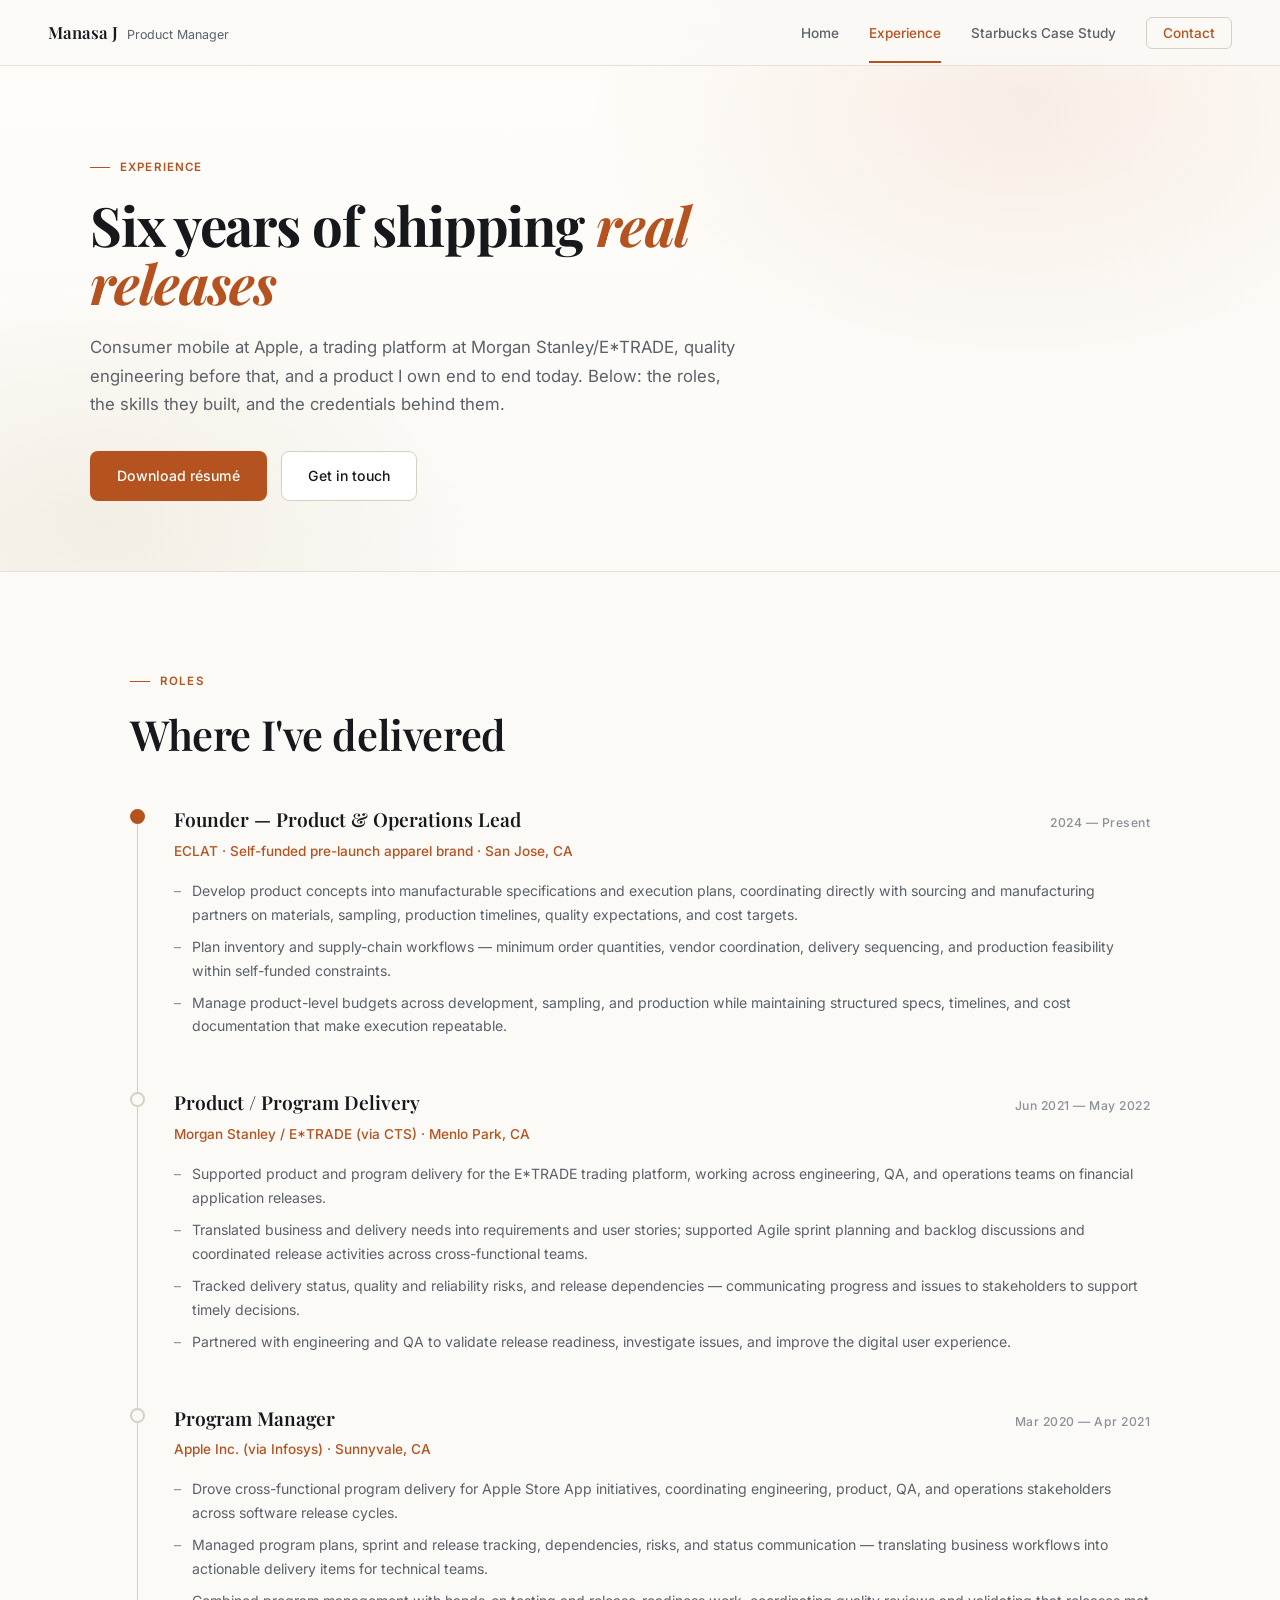
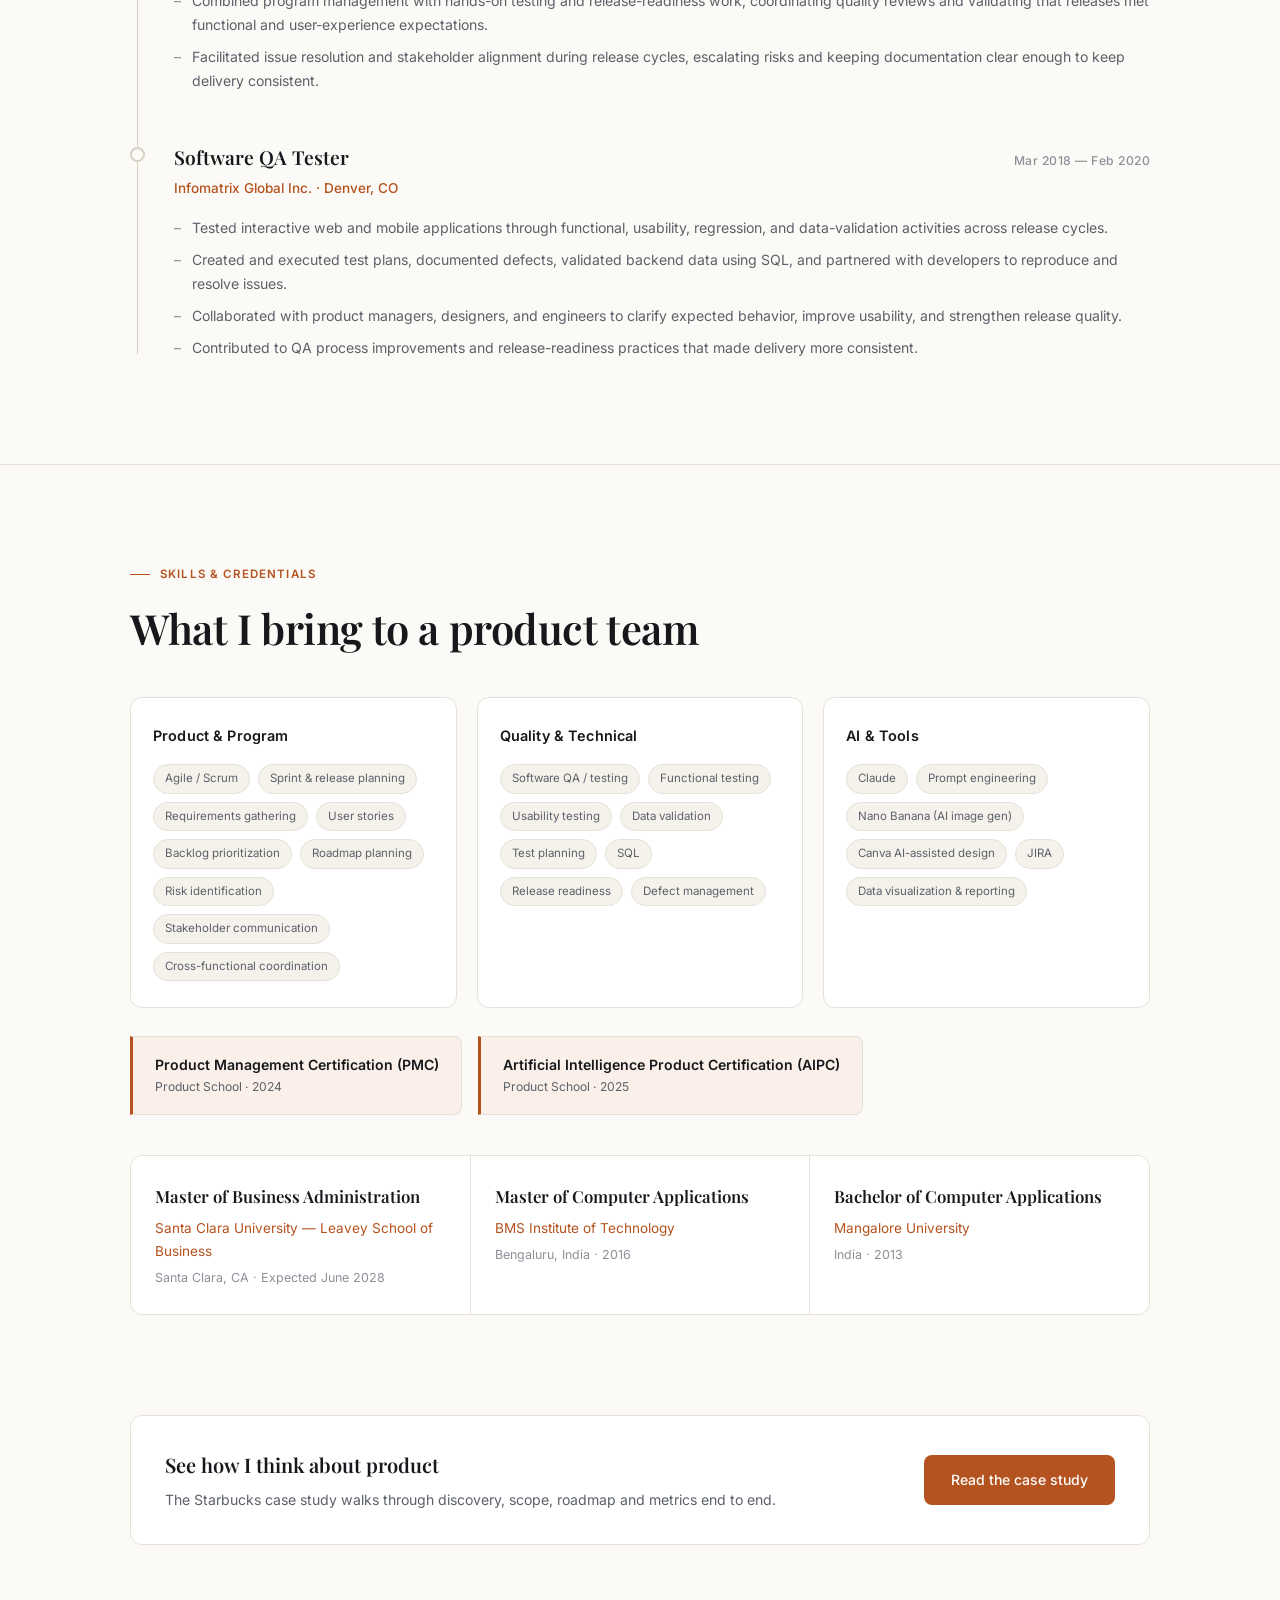
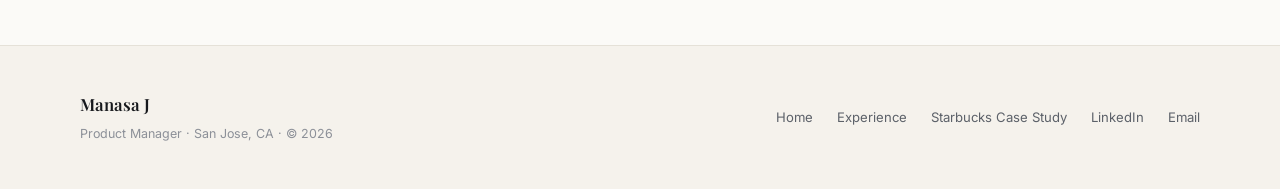
==== experience.html @ 71fd7f44 "Split site into Home / Experience / Starbucks tabs; green case study - experience.html: roles, skill" ====
<!DOCTYPE html>
<html lang="en">
<head>
<meta charset="UTF-8">
<meta name="viewport" content="width=device-width, initial-scale=1.0">
<meta name="theme-color" content="#FBFAF7">
<title>Experience — Manasa J</title>
<meta name="description" content="Manasa J's product and program delivery experience across Apple, Morgan Stanley/E*TRADE, Infomatrix and ECLAT, plus skills, certifications and education.">
<meta property="og:title" content="Manasa J — Product Manager Portfolio">
<meta property="og:description" content="Program delivery at Apple and Morgan Stanley/E*TRADE, an MBA at Santa Clara University, and product case studies.">
<meta property="og:type" content="website">
<link rel="icon" href="data:image/svg+xml,%3Csvg xmlns='http://www.w3.org/2000/svg' viewBox='0 0 32 32'%3E%3Crect width='32' height='32' rx='7' fill='%23FBFAF7'/%3E%3Ctext x='16' y='23' font-family='Georgia,serif' font-size='20' font-weight='700' fill='%23B4531F' text-anchor='middle'%3EM%3C/text%3E%3C/svg%3E">
<link rel="preconnect" href="https://fonts.googleapis.com">
<link rel="preconnect" href="https://fonts.gstatic.com" crossorigin>
<link href="https://fonts.googleapis.com/css2?family=Playfair+Display:ital,wght@0,400;0,600;0,700;1,400;1,600&family=Inter:wght@300;400;500;600&display=swap" rel="stylesheet">
<link rel="stylesheet" href="assets/css/style.css">
</head>
<body>

<nav class="nav">
  <a class="nav-name" href="index.html">Manasa J<span>Product Manager</span></a>
  <button class="nav-toggle" aria-expanded="false" aria-label="Toggle navigation">Menu</button>
  <ul class="nav-links">
    <li><a href="index.html">Home</a></li>
    <li><a href="experience.html" class="current">Experience</a></li>
    <li><a href="case-studies/starbucks-mood-drinks.html">Starbucks Case Study</a></li>
    <li><a href="index.html#contact" class="nav-cta">Contact</a></li>
  </ul>
</nav>

<header class="page-head">
  <div class="page-head-bg"></div>
  <div class="page-head-inner reveal">
    <div class="section-marker">Experience</div>
    <h1>Six years of shipping <em>real releases</em></h1>
    <p class="lede">
      Consumer mobile at Apple, a trading platform at Morgan Stanley/E*TRADE, quality engineering before
      that, and a product I own end to end today. Below: the roles, the skills they built, and the
      credentials behind them.
    </p>
    <div class="hero-actions" style="margin-top:32px;">
      <a class="btn btn-primary" href="assets/files/Manasa_J_Resume.docx">Download r&eacute;sum&eacute;</a>
      <a class="btn btn-ghost" href="index.html#contact">Get in touch</a>
    </div>
  </div>
</header>

<!-- ============ EXPERIENCE ============ -->
<section class="section reveal" id="roles">
  <div class="section-marker">Roles</div>
  <h2>Where I've delivered</h2>

  <div class="timeline">
    <div class="tl-item current">
      <div class="tl-dot"></div>
      <div class="tl-head">
        <div class="tl-role">Founder — Product &amp; Operations Lead</div>
        <div class="tl-when">2024 — Present</div>
      </div>
      <div class="tl-org">ECLAT · Self-funded pre-launch apparel brand · San Jose, CA</div>
      <ul class="tl-points">
        <li>Develop product concepts into manufacturable specifications and execution plans, coordinating directly with sourcing and manufacturing partners on materials, sampling, production timelines, quality expectations, and cost targets.</li>
        <li>Plan inventory and supply-chain workflows — minimum order quantities, vendor coordination, delivery sequencing, and production feasibility within self-funded constraints.</li>
        <li>Manage product-level budgets across development, sampling, and production while maintaining structured specs, timelines, and cost documentation that make execution repeatable.</li>
      </ul>
    </div>

    <div class="tl-item">
      <div class="tl-dot"></div>
      <div class="tl-head">
        <div class="tl-role">Product / Program Delivery</div>
        <div class="tl-when">Jun 2021 — May 2022</div>
      </div>
      <div class="tl-org">Morgan Stanley / E*TRADE (via CTS) · Menlo Park, CA</div>
      <ul class="tl-points">
        <li>Supported product and program delivery for the E*TRADE trading platform, working across engineering, QA, and operations teams on financial application releases.</li>
        <li>Translated business and delivery needs into requirements and user stories; supported Agile sprint planning and backlog discussions and coordinated release activities across cross-functional teams.</li>
        <li>Tracked delivery status, quality and reliability risks, and release dependencies — communicating progress and issues to stakeholders to support timely decisions.</li>
        <li>Partnered with engineering and QA to validate release readiness, investigate issues, and improve the digital user experience.</li>
      </ul>
    </div>

    <div class="tl-item">
      <div class="tl-dot"></div>
      <div class="tl-head">
        <div class="tl-role">Program Manager</div>
        <div class="tl-when">Mar 2020 — Apr 2021</div>
      </div>
      <div class="tl-org">Apple Inc. (via Infosys) · Sunnyvale, CA</div>
      <ul class="tl-points">
        <li>Drove cross-functional program delivery for Apple Store App initiatives, coordinating engineering, product, QA, and operations stakeholders across software release cycles.</li>
        <li>Managed program plans, sprint and release tracking, dependencies, risks, and status communication — translating business workflows into actionable delivery items for technical teams.</li>
        <li>Combined program management with hands-on testing and release-readiness work, coordinating quality reviews and validating that releases met functional and user-experience expectations.</li>
        <li>Facilitated issue resolution and stakeholder alignment during release cycles, escalating risks and keeping documentation clear enough to keep delivery consistent.</li>
      </ul>
    </div>

    <div class="tl-item">
      <div class="tl-dot"></div>
      <div class="tl-head">
        <div class="tl-role">Software QA Tester</div>
        <div class="tl-when">Mar 2018 — Feb 2020</div>
      </div>
      <div class="tl-org">Infomatrix Global Inc. · Denver, CO</div>
      <ul class="tl-points">
        <li>Tested interactive web and mobile applications through functional, usability, regression, and data-validation activities across release cycles.</li>
        <li>Created and executed test plans, documented defects, validated backend data using SQL, and partnered with developers to reproduce and resolve issues.</li>
        <li>Collaborated with product managers, designers, and engineers to clarify expected behavior, improve usability, and strengthen release quality.</li>
        <li>Contributed to QA process improvements and release-readiness practices that made delivery more consistent.</li>
      </ul>
    </div>
  </div>
</section>

<hr class="divider">

<!-- ============ SKILLS ============ -->
<section class="section reveal" id="skills">
  <div class="section-marker">Skills &amp; Credentials</div>
  <h2>What I bring to a product team</h2>

  <div class="skills-grid">
    <div class="skill-card">
      <h3>Product &amp; Program</h3>
      <div class="chips">
        <span class="tag">Agile / Scrum</span>
        <span class="tag">Sprint &amp; release planning</span>
        <span class="tag">Requirements gathering</span>
        <span class="tag">User stories</span>
        <span class="tag">Backlog prioritization</span>
        <span class="tag">Roadmap planning</span>
        <span class="tag">Risk identification</span>
        <span class="tag">Stakeholder communication</span>
        <span class="tag">Cross-functional coordination</span>
      </div>
    </div>
    <div class="skill-card">
      <h3>Quality &amp; Technical</h3>
      <div class="chips">
        <span class="tag">Software QA / testing</span>
        <span class="tag">Functional testing</span>
        <span class="tag">Usability testing</span>
        <span class="tag">Data validation</span>
        <span class="tag">Test planning</span>
        <span class="tag">SQL</span>
        <span class="tag">Release readiness</span>
        <span class="tag">Defect management</span>
      </div>
    </div>
    <div class="skill-card">
      <h3>AI &amp; Tools</h3>
      <div class="chips">
        <span class="tag">Claude</span>
        <span class="tag">Prompt engineering</span>
        <span class="tag">Nano Banana (AI image gen)</span>
        <span class="tag">Canva AI-assisted design</span>
        <span class="tag">JIRA</span>
        <span class="tag">Data visualization &amp; reporting</span>
      </div>
    </div>
  </div>

  <div class="cert-row">
    <div class="cert">
      <div>
        <div class="cert-name">Product Management Certification (PMC)</div>
        <div class="cert-issuer">Product School · 2024</div>
      </div>
    </div>
    <div class="cert">
      <div>
        <div class="cert-name">Artificial Intelligence Product Certification (AIPC)</div>
        <div class="cert-issuer">Product School · 2025</div>
      </div>
    </div>
  </div>

  <div class="edu-grid">
    <div class="edu-cell">
      <div class="edu-degree">Master of Business Administration</div>
      <div class="edu-school">Santa Clara University — Leavey School of Business</div>
      <div class="edu-when">Santa Clara, CA · Expected June 2028</div>
    </div>
    <div class="edu-cell">
      <div class="edu-degree">Master of Computer Applications</div>
      <div class="edu-school">BMS Institute of Technology</div>
      <div class="edu-when">Bengaluru, India · 2016</div>
    </div>
    <div class="edu-cell">
      <div class="edu-degree">Bachelor of Computer Applications</div>
      <div class="edu-school">Mangalore University</div>
      <div class="edu-when">India · 2013</div>
    </div>
  </div>
</section>

<div class="section reveal" style="padding-top:0;">
  <div class="cs-next-card">
    <div>
      <h3 style="margin-bottom:6px;">See how I think about product</h3>
      <p style="font-size:.88rem;margin:0;">The Starbucks case study walks through discovery, scope, roadmap and metrics end to end.</p>
    </div>
    <a class="btn btn-primary" href="case-studies/starbucks-mood-drinks.html">Read the case study</a>
  </div>
</div>

<footer class="site-footer">
  <div>
    <div class="footer-name">Manasa J</div>
    <p class="footer-note">Product Manager &middot; San Jose, CA &middot; &copy; <span data-year></span></p>
  </div>
  <div class="footer-links">
    <a href="index.html">Home</a>
    <a href="experience.html">Experience</a>
    <a href="case-studies/starbucks-mood-drinks.html">Starbucks Case Study</a>
    <a href="https://www.linkedin.com/in/YOUR-LINKEDIN/" target="_blank" rel="noopener">LinkedIn</a>
    <a href="mailto:manasa.jayappa@gmail.com">Email</a>
  </div>
</footer>

<script src="assets/js/main.js"></script>
</body>
</html>
---- assets/css/style.css ----
/* =========================================================
   Manasa J — Product Manager Portfolio
   Shared design system — light ivory / deep ink
   (Case study pages carry their own subject-brand theme.)
   ========================================================= */

*, *::before, *::after { box-sizing: border-box; margin: 0; padding: 0; }

:root {
  --paper:#FBFAF7;
  --surface:#FFFFFF;
  --panel:#F5F2EC;
  --border:#E5E1D8;
  --border-strong:#D6D0C3;
  --accent:#B4531F;
  --accent-soft:#C9673A;
  --accent-wash:#FAF0E9;
  --text:#16181C;
  --muted:#5C6169;
  --subtle:#8C9098;
  --serif:'Playfair Display', Georgia, serif;
  --sans:'Inter', -apple-system, BlinkMacSystemFont, 'Segoe UI', sans-serif;
  --maxw:1100px;
}

html { scroll-behavior:smooth; }

body {
  background:var(--paper);
  color:var(--text);
  font-family:var(--sans);
  font-size:16px;
  line-height:1.7;
  -webkit-font-smoothing:antialiased;
}

a { color:inherit; }
img { max-width:100%; display:block; }
::selection { background:var(--accent); color:#fff; }

/* ---------- Navigation ---------- */
.nav {
  position:fixed; top:0; left:0; right:0; z-index:100;
  display:flex; align-items:center; justify-content:space-between;
  padding:18px 48px;
  background:rgba(251,250,247,.86);
  backdrop-filter:blur(14px);
  border-bottom:1px solid var(--border);
}
.nav-name {
  font-family:var(--serif); font-size:1.05rem; color:var(--text);
  text-decoration:none; font-weight:600;
}
.nav-name span { color:var(--muted); font-family:var(--sans); font-size:.78rem; font-weight:400; margin-left:9px; }
.nav-links { display:flex; gap:30px; list-style:none; align-items:center; }
.nav-links a { text-decoration:none; color:var(--muted); font-size:.85rem; font-weight:500; transition:color .2s; }
.nav-links a:hover, .nav-links a.active { color:var(--accent); }
.nav-cta {
  border:1px solid var(--border-strong); border-radius:6px;
  padding:7px 16px !important; color:var(--accent) !important; transition:all .2s;
}
.nav-cta:hover { background:var(--accent); border-color:var(--accent); color:#fff !important; }
.nav-toggle {
  display:none; background:none; border:1px solid var(--border-strong);
  border-radius:6px; color:var(--text); font-size:.9rem; font-weight:500;
  padding:7px 14px; cursor:pointer;
}

/* ---------- Layout ---------- */
.section { max-width:var(--maxw); margin:0 auto; padding:100px 40px; }
.section.narrow { max-width:920px; }
.divider { border:none; border-top:1px solid var(--border); margin:0; }

.section-marker {
  font-size:.72rem; font-weight:600; letter-spacing:.1em; text-transform:uppercase;
  color:var(--accent); margin-bottom:18px;
  display:flex; align-items:center; gap:10px;
}
.section-marker::before { content:''; display:block; width:20px; height:1px; background:var(--accent); }

h1,h2,h3 { font-family:var(--serif); color:var(--text); }
h2 { font-size:clamp(1.8rem,3.5vw,2.6rem); font-weight:600; line-height:1.2; margin-bottom:28px; letter-spacing:-.01em; }
h3 { font-size:1.25rem; font-weight:600; margin-bottom:12px; }
p { color:var(--muted); margin-bottom:18px; max-width:68ch; }
p:last-child { margin-bottom:0; }
strong { color:var(--text); font-weight:600; }

/* ---------- Hero ---------- */
.hero {
  min-height:100vh; display:flex; flex-direction:column; justify-content:center;
  padding:120px 80px 80px; position:relative; overflow:hidden;
  border-bottom:1px solid var(--border);
}
.hero-bg {
  position:absolute; inset:0;
  background:
    radial-gradient(ellipse 60% 55% at 78% 22%, rgba(180,83,31,.10) 0%, transparent 62%),
    radial-gradient(ellipse 55% 50% at 12% 82%, rgba(198,168,120,.16) 0%, transparent 60%),
    linear-gradient(180deg, #FFFDF9 0%, var(--paper) 100%);
}
.hero-inner { position:relative; max-width:var(--maxw); margin:0 auto; width:100%; }
.hero-tag { font-size:.78rem; font-weight:600; letter-spacing:.09em; text-transform:uppercase; color:var(--accent); margin-bottom:22px; }
.hero-tag::before { content:''; display:inline-block; width:28px; height:1px; background:var(--accent); vertical-align:middle; margin-right:10px; }
.hero h1 { font-size:clamp(2.6rem,6vw,4.8rem); font-weight:700; line-height:1.06; max-width:16ch; letter-spacing:-.02em; }
.hero h1 em { font-style:italic; color:var(--accent); }
.hero-sub { margin-top:26px; font-size:1.12rem; color:var(--muted); max-width:56ch; line-height:1.65; }
.hero-actions { margin-top:40px; display:flex; gap:14px; flex-wrap:wrap; }
.btn {
  display:inline-block; text-decoration:none; font-size:.88rem; font-weight:500;
  padding:12px 26px; border-radius:8px; transition:all .2s; border:1px solid transparent;
}
.btn-primary { background:var(--accent); color:#fff; }
.btn-primary:hover { background:var(--accent-soft); transform:translateY(-1px); }
.btn-ghost { border-color:var(--border-strong); color:var(--text); background:var(--surface); }
.btn-ghost:hover { border-color:var(--accent); color:var(--accent); }
.hero-meta { margin-top:56px; display:flex; gap:44px; flex-wrap:wrap; }
.meta-item label { display:block; font-size:.7rem; letter-spacing:.08em; color:var(--subtle); margin-bottom:4px; font-weight:600; text-transform:uppercase; }
.meta-item span { font-size:.92rem; color:var(--text); }

/* ---------- About ---------- */
.about-grid { display:grid; grid-template-columns:1.4fr 1fr; gap:56px; align-items:start; }
.about-facts { background:var(--surface); border:1px solid var(--border); border-radius:12px; padding:28px; box-shadow:0 1px 3px rgba(22,24,28,.04); }
.fact { padding:14px 0; border-bottom:1px solid var(--border); }
.fact:last-child { border-bottom:none; padding-bottom:0; }
.fact:first-child { padding-top:0; }
.fact-label { font-size:.68rem; letter-spacing:.09em; text-transform:uppercase; color:var(--subtle); margin-bottom:5px; font-weight:600; }
.fact-value { font-size:.9rem; color:var(--text); }
.fact-value small { display:block; color:var(--muted); font-size:.8rem; margin-top:2px; }
.fact-value a { color:var(--accent); font-weight:500; }

/* ---------- Case study cards ---------- */
.work-grid { display:grid; grid-template-columns:repeat(auto-fit,minmax(320px,1fr)); gap:24px; margin-top:44px; }
.work-card {
  display:block; text-decoration:none; background:var(--surface);
  border:1px solid var(--border); border-radius:14px; overflow:hidden;
  transition:transform .25s ease, box-shadow .25s ease, border-color .25s ease;
}
.work-card:hover { transform:translateY(-4px); border-color:var(--border-strong); box-shadow:0 12px 28px rgba(22,24,28,.10); }
.work-thumb {
  height:170px; position:relative; display:flex; align-items:center; justify-content:center;
  background:var(--panel); border-bottom:1px solid var(--border);
}
/* Each case study thumbnail previews its own subject's brand colours */
.work-thumb.brand-starbucks { background:radial-gradient(ellipse 80% 80% at 50% 45%, #1E4D35 0%, #0E1A16 72%); border-bottom-color:#0E1A16; }
.work-thumb .glyph { font-size:3.2rem; }
.work-body { padding:26px 24px 28px; }
.work-kicker { font-size:.68rem; letter-spacing:.09em; text-transform:uppercase; color:var(--accent); font-weight:600; margin-bottom:10px; }
.work-card h3 { font-size:1.3rem; margin-bottom:10px; }
.work-card p { font-size:.88rem; margin-bottom:16px; }
.work-tags { display:flex; flex-wrap:wrap; gap:8px; }
.tag { font-size:.72rem; padding:4px 11px; background:var(--panel); border:1px solid var(--border); border-radius:20px; color:var(--muted); }
.work-more { margin-top:18px; font-size:.82rem; color:var(--accent); font-weight:600; }
.work-card.placeholder { border-style:dashed; background:transparent; }
.work-card.placeholder:hover { transform:none; box-shadow:none; border-color:var(--border); }
.work-card.placeholder .work-thumb { background:transparent; }
.work-card.placeholder .glyph { opacity:.35; }

/* ---------- Experience timeline ---------- */
.timeline { margin-top:44px; position:relative; }
.timeline::before { content:''; position:absolute; left:7px; top:10px; bottom:10px; width:1px; background:var(--border-strong); }
.tl-item { position:relative; padding-left:44px; padding-bottom:44px; }
.tl-item:last-child { padding-bottom:0; }
.tl-dot { position:absolute; left:0; top:6px; width:15px; height:15px; border-radius:50%; background:var(--paper); border:2px solid var(--border-strong); }
.tl-item.current .tl-dot { background:var(--accent); border-color:var(--accent); }
.tl-head { display:flex; justify-content:space-between; gap:18px; flex-wrap:wrap; align-items:baseline; margin-bottom:4px; }
.tl-role { font-family:var(--serif); font-size:1.2rem; font-weight:600; color:var(--text); }
.tl-when { font-size:.76rem; color:var(--subtle); white-space:nowrap; letter-spacing:.04em; font-weight:500; }
.tl-org { font-size:.85rem; color:var(--accent); margin-bottom:12px; font-weight:500; }
.tl-points { list-style:none; }
.tl-points li { font-size:.88rem; color:var(--muted); padding:4px 0; display:flex; gap:11px; align-items:baseline; }
.tl-points li::before { content:'–'; color:var(--subtle); flex-shrink:0; }

/* ---------- Skills ---------- */
.skills-grid { display:grid; grid-template-columns:repeat(auto-fit,minmax(260px,1fr)); gap:20px; margin-top:44px; }
.skill-card { background:var(--surface); border:1px solid var(--border); border-radius:12px; padding:26px 22px; }
.skill-card h3 { font-family:var(--sans); font-size:.9rem; font-weight:600; margin-bottom:16px; letter-spacing:.01em; }
.chips { display:flex; flex-wrap:wrap; gap:8px; }

/* ---------- Education & certs ---------- */
.edu-grid { display:grid; grid-template-columns:repeat(auto-fit,minmax(250px,1fr)); gap:1px; background:var(--border); border:1px solid var(--border); border-radius:12px; overflow:hidden; margin-top:40px; }
.edu-cell { background:var(--surface); padding:26px 24px; }
.edu-degree { font-family:var(--serif); font-size:1.05rem; font-weight:600; color:var(--text); margin-bottom:6px; }
.edu-school { font-size:.85rem; color:var(--accent); margin-bottom:4px; }
.edu-when { font-size:.78rem; color:var(--subtle); }
.cert-row { display:flex; gap:16px; flex-wrap:wrap; margin-top:28px; }
.cert {
  display:flex; align-items:center; gap:12px; background:var(--accent-wash);
  border:1px solid var(--border); border-left:3px solid var(--accent);
  border-radius:0 8px 8px 0; padding:16px 22px;
}
.cert-name { font-size:.88rem; color:var(--text); font-weight:600; }
.cert-issuer { font-size:.76rem; color:var(--muted); }

/* ---------- Contact ---------- */
.contact { text-align:center; padding-top:110px; padding-bottom:110px; }
.contact .section-marker { justify-content:center; }
.contact h2 { max-width:20ch; margin-left:auto; margin-right:auto; }
.contact p { margin-left:auto; margin-right:auto; max-width:52ch; }
.contact-links { display:flex; gap:14px; justify-content:center; flex-wrap:wrap; margin-top:34px; }

/* ---------- Footer ---------- */
.site-footer {
  border-top:1px solid var(--border); background:var(--panel);
  padding:44px 80px;
  display:flex; justify-content:space-between; align-items:center; flex-wrap:wrap; gap:20px;
}
.footer-name { font-family:var(--serif); font-size:1.05rem; color:var(--text); font-weight:600; }
.footer-note { font-size:.78rem; color:var(--subtle); margin-top:5px; max-width:none; }
.footer-links { display:flex; gap:24px; flex-wrap:wrap; }
.footer-links a { font-size:.82rem; color:var(--muted); text-decoration:none; transition:color .2s; }
.footer-links a:hover { color:var(--accent); }

/* ---------- Reveal on scroll ---------- */
.reveal { opacity:0; transform:translateY(22px); }
.reveal.in { opacity:1; transform:none; transition:opacity .7s ease, transform .7s ease; }
@media (prefers-reduced-motion: reduce) {
  .reveal { opacity:1; transform:none; }
  html { scroll-behavior:auto; }
}

/* ---------- Responsive ---------- */
@media (max-width:860px) {
  .about-grid { grid-template-columns:1fr; gap:36px; }
}
@media (max-width:768px) {
  .nav { padding:14px 22px; flex-wrap:wrap; }
  .nav-toggle { display:block; }
  .nav-links {
    display:none; width:100%; flex-direction:column; align-items:flex-start;
    gap:2px; padding:14px 0 6px;
  }
  .nav-links.open { display:flex; }
  .nav-links a { padding:8px 0; font-size:.92rem; }
  .nav-cta { padding:8px 16px !important; }
  .hero { padding:110px 24px 70px; min-height:auto; }
  .section { padding:70px 24px; }
  .hero-meta { gap:26px; }
  .site-footer { padding:36px 24px; flex-direction:column; align-items:flex-start; }
  .timeline::before { left:6px; }
}

/* =========================================================
   Multi-page shell — tabs, sub-page headers, cross-page CTA
   ========================================================= */

/* Current tab */
.nav-links a.current { color:var(--accent); position:relative; }
.nav-links a.current::after {
  content:''; position:absolute; left:0; right:0; bottom:-22px;
  height:2px; background:var(--accent);
}
.nav-links a.current.nav-cta::after { display:none; }

/* Inline text link */
.inline-link { color:var(--accent); text-decoration:none; font-weight:500; border-bottom:1px solid transparent; transition:border-color .2s; }
.inline-link:hover { border-bottom-color:var(--accent); }

/* Sub-page header */
.page-head {
  position:relative; overflow:hidden;
  padding:158px 80px 70px;
  border-bottom:1px solid var(--border);
}
.page-head-bg {
  position:absolute; inset:0;
  background:
    radial-gradient(ellipse 55% 80% at 80% 18%, rgba(180,83,31,.09) 0%, transparent 62%),
    radial-gradient(ellipse 50% 70% at 8% 92%, rgba(198,168,120,.15) 0%, transparent 60%),
    linear-gradient(180deg, #FFFDF9 0%, var(--paper) 100%);
}
.page-head-inner { position:relative; max-width:var(--maxw); margin:0 auto; }
.page-head h1 {
  font-size:clamp(2.2rem,4.6vw,3.4rem); font-weight:700; line-height:1.08;
  margin-top:6px; letter-spacing:-.02em; max-width:18ch;
}
.page-head h1 em { font-style:italic; color:var(--accent); }
.page-head .lede { margin-top:20px; font-size:1.05rem; color:var(--muted); max-width:60ch; }

/* Cross-page CTA card */
.cs-next-card {
  display:flex; justify-content:space-between; align-items:center; gap:24px; flex-wrap:wrap;
  background:var(--surface); border:1px solid var(--border); border-radius:12px; padding:32px 34px;
}
.cs-next-card h3 { margin-bottom:6px; }
.cs-next-card p { font-size:.88rem; margin:0; }

@media (max-width:768px) {
  .nav-links a.current::after { display:none; }
  .page-head { padding:104px 24px 50px; }
  .cs-next-card { padding:26px 22px; }
}
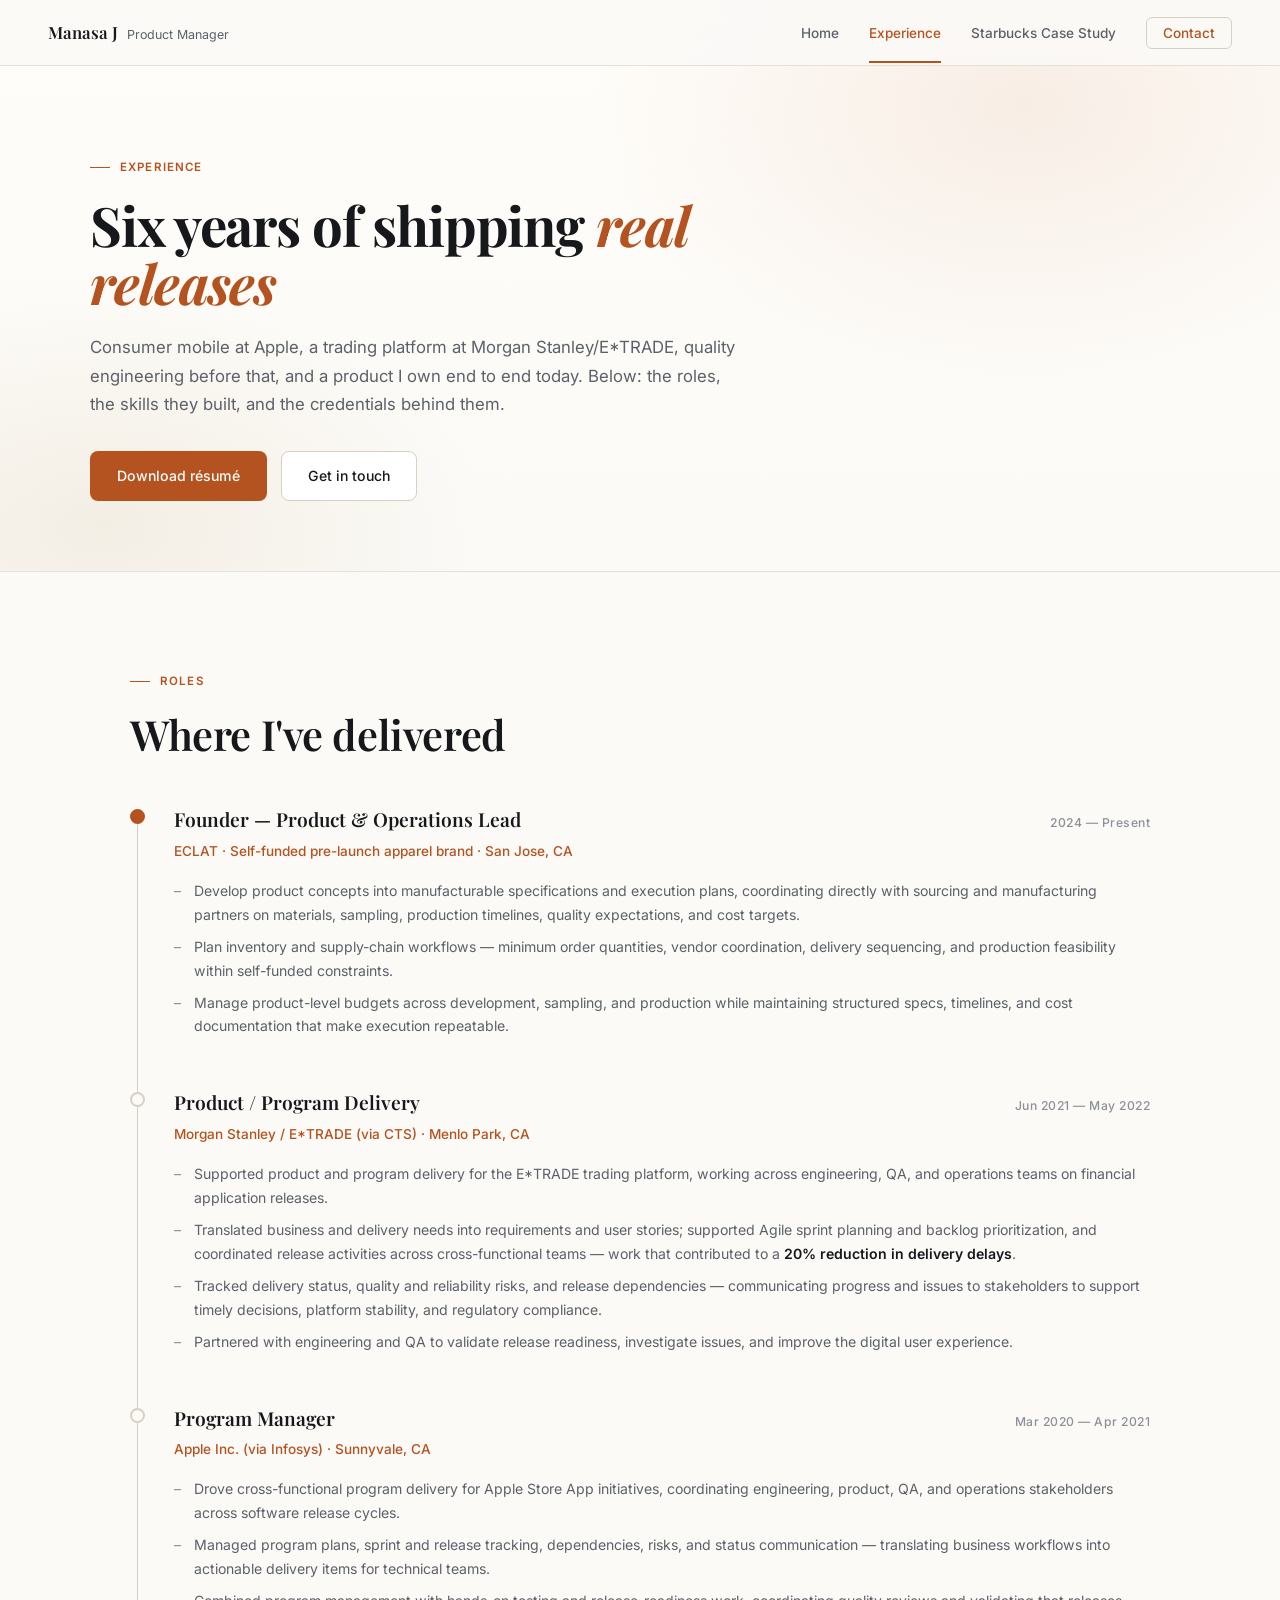
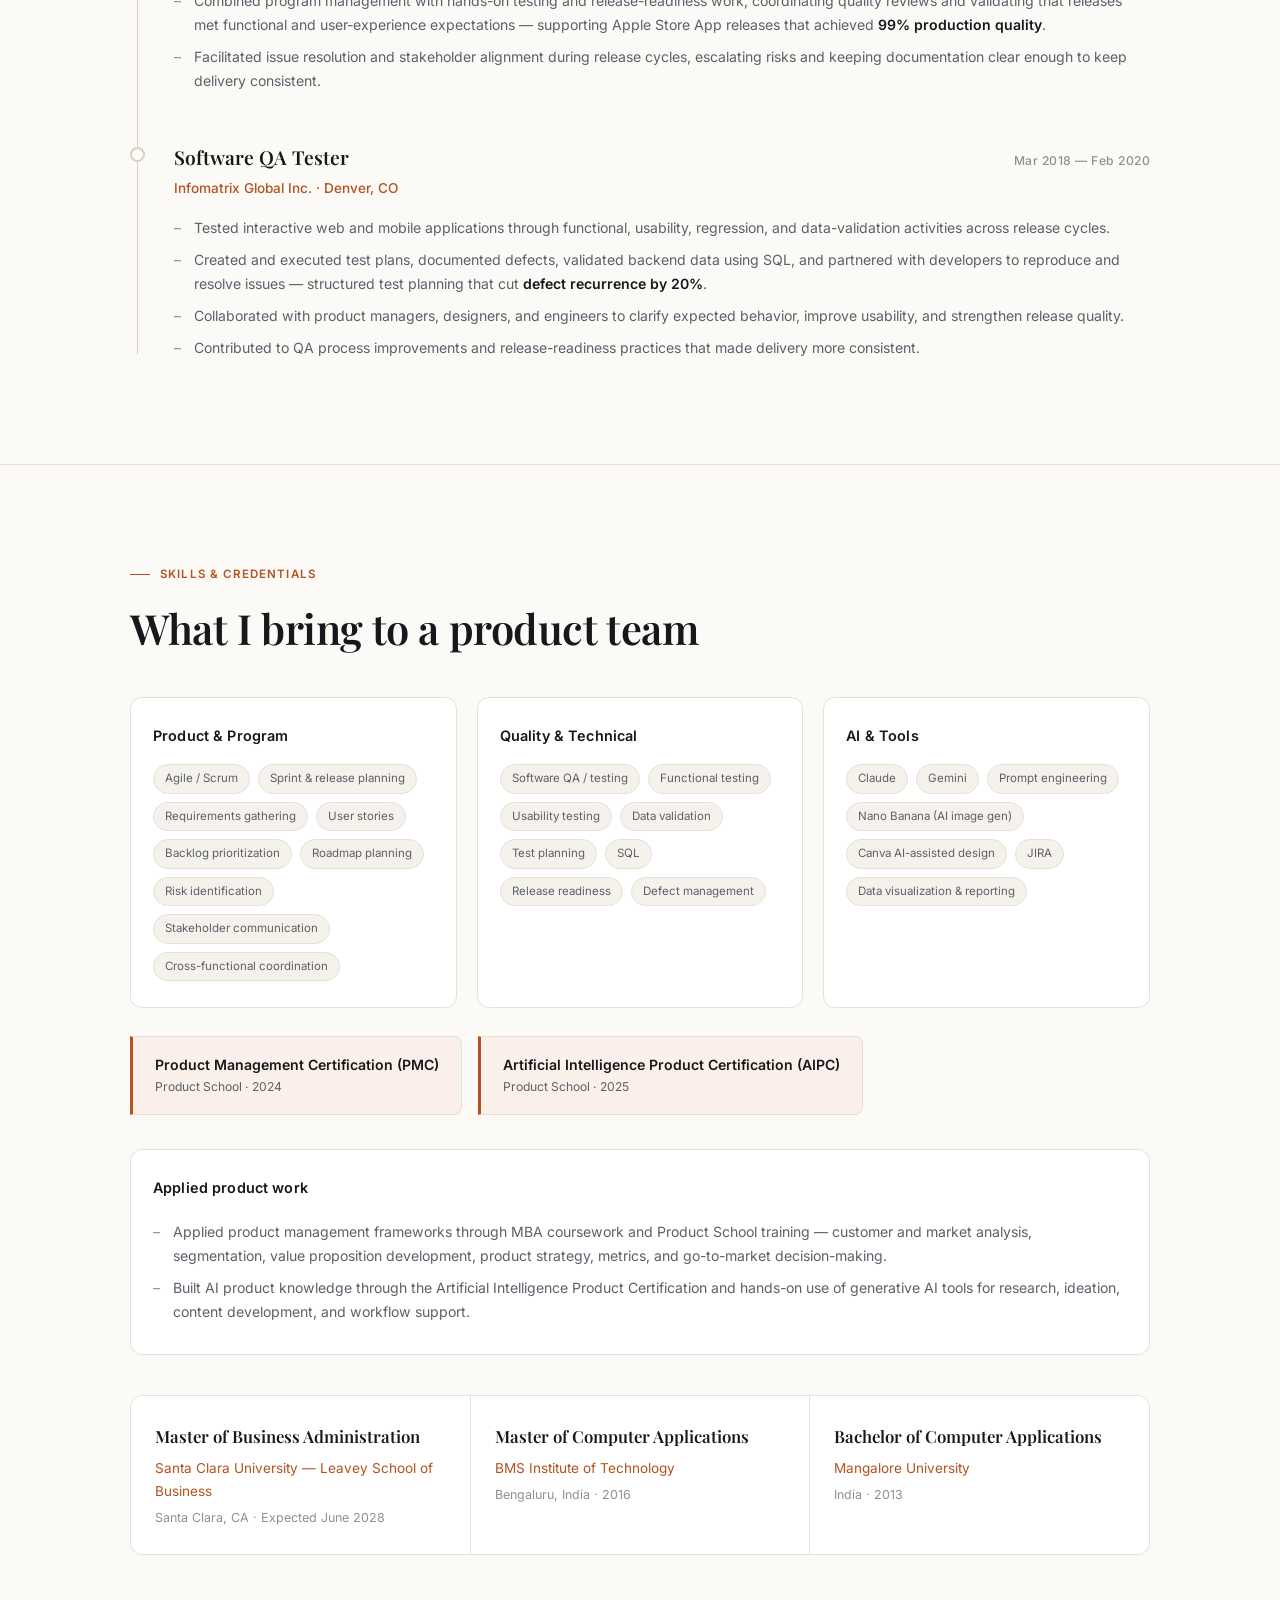
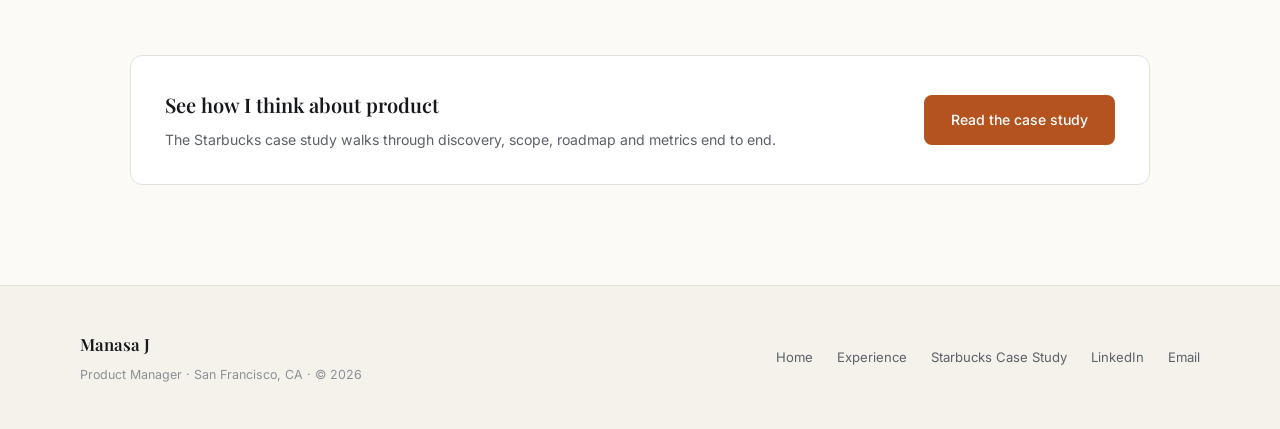
==== commit 95057228: "Update site to match the latest résumé - Add a results band on the home page with the three headline" ====
--- a/experience.html
+++ b/experience.html
@@ -39,7 +39,7 @@
       credentials behind them.
     </p>
     <div class="hero-actions" style="margin-top:32px;">
-      <a class="btn btn-primary" href="assets/files/Manasa_J_Resume.docx">Download r&eacute;sum&eacute;</a>
+      <a class="btn btn-primary" href="assets/files/Manasa_Jayappa_Resume.pdf">Download r&eacute;sum&eacute;</a>
       <a class="btn btn-ghost" href="index.html#contact">Get in touch</a>
     </div>
   </div>
@@ -74,8 +74,8 @@
       <div class="tl-org">Morgan Stanley / E*TRADE (via CTS) · Menlo Park, CA</div>
       <ul class="tl-points">
         <li>Supported product and program delivery for the E*TRADE trading platform, working across engineering, QA, and operations teams on financial application releases.</li>
-        <li>Translated business and delivery needs into requirements and user stories; supported Agile sprint planning and backlog discussions and coordinated release activities across cross-functional teams.</li>
-        <li>Tracked delivery status, quality and reliability risks, and release dependencies — communicating progress and issues to stakeholders to support timely decisions.</li>
+        <li>Translated business and delivery needs into requirements and user stories; supported Agile sprint planning and backlog prioritization, and coordinated release activities across cross-functional teams — work that contributed to a <strong>20% reduction in delivery delays</strong>.</li>
+        <li>Tracked delivery status, quality and reliability risks, and release dependencies — communicating progress and issues to stakeholders to support timely decisions, platform stability, and regulatory compliance.</li>
         <li>Partnered with engineering and QA to validate release readiness, investigate issues, and improve the digital user experience.</li>
       </ul>
     </div>
@@ -90,7 +90,7 @@
       <ul class="tl-points">
         <li>Drove cross-functional program delivery for Apple Store App initiatives, coordinating engineering, product, QA, and operations stakeholders across software release cycles.</li>
         <li>Managed program plans, sprint and release tracking, dependencies, risks, and status communication — translating business workflows into actionable delivery items for technical teams.</li>
-        <li>Combined program management with hands-on testing and release-readiness work, coordinating quality reviews and validating that releases met functional and user-experience expectations.</li>
+        <li>Combined program management with hands-on testing and release-readiness work, coordinating quality reviews and validating that releases met functional and user-experience expectations — supporting Apple Store App releases that achieved <strong>99% production quality</strong>.</li>
         <li>Facilitated issue resolution and stakeholder alignment during release cycles, escalating risks and keeping documentation clear enough to keep delivery consistent.</li>
       </ul>
     </div>
@@ -104,7 +104,7 @@
       <div class="tl-org">Infomatrix Global Inc. · Denver, CO</div>
       <ul class="tl-points">
         <li>Tested interactive web and mobile applications through functional, usability, regression, and data-validation activities across release cycles.</li>
-        <li>Created and executed test plans, documented defects, validated backend data using SQL, and partnered with developers to reproduce and resolve issues.</li>
+        <li>Created and executed test plans, documented defects, validated backend data using SQL, and partnered with developers to reproduce and resolve issues — structured test planning that cut <strong>defect recurrence by 20%</strong>.</li>
         <li>Collaborated with product managers, designers, and engineers to clarify expected behavior, improve usability, and strengthen release quality.</li>
         <li>Contributed to QA process improvements and release-readiness practices that made delivery more consistent.</li>
       </ul>
@@ -151,6 +151,7 @@
       <h3>AI &amp; Tools</h3>
       <div class="chips">
         <span class="tag">Claude</span>
+        <span class="tag">Gemini</span>
         <span class="tag">Prompt engineering</span>
         <span class="tag">Nano Banana (AI image gen)</span>
         <span class="tag">Canva AI-assisted design</span>
@@ -175,6 +176,15 @@
     </div>
   </div>
 
+
+  <div class="skill-card" style="margin-top:34px;">
+    <h3>Applied product work</h3>
+    <ul class="tl-points" style="margin-top:14px;">
+      <li>Applied product management frameworks through MBA coursework and Product School training — customer and market analysis, segmentation, value proposition development, product strategy, metrics, and go-to-market decision-making.</li>
+      <li>Built AI product knowledge through the Artificial Intelligence Product Certification and hands-on use of generative AI tools for research, ideation, content development, and workflow support.</li>
+    </ul>
+  </div>
+
   <div class="edu-grid">
     <div class="edu-cell">
       <div class="edu-degree">Master of Business Administration</div>
@@ -207,7 +217,7 @@
 <footer class="site-footer">
   <div>
     <div class="footer-name">Manasa J</div>
-    <p class="footer-note">Product Manager &middot; San Jose, CA &middot; &copy; <span data-year></span></p>
+    <p class="footer-note">Product Manager &middot; San Francisco, CA &middot; &copy; <span data-year></span></p>
   </div>
   <div class="footer-links">
     <a href="index.html">Home</a>
--- a/assets/css/style.css
+++ b/assets/css/style.css
@@ -167,8 +167,9 @@
 .tl-when { font-size:.76rem; color:var(--subtle); white-space:nowrap; letter-spacing:.04em; font-weight:500; }
 .tl-org { font-size:.85rem; color:var(--accent); margin-bottom:12px; font-weight:500; }
 .tl-points { list-style:none; }
-.tl-points li { font-size:.88rem; color:var(--muted); padding:4px 0; display:flex; gap:11px; align-items:baseline; }
-.tl-points li::before { content:'–'; color:var(--subtle); flex-shrink:0; }
+.tl-points li { font-size:.88rem; color:var(--muted); padding:4px 0 4px 20px; position:relative; }
+.tl-points li::before { content:'–'; color:var(--subtle); position:absolute; left:0; top:4px; }
+.tl-points li strong { color:var(--text); font-weight:600; }
 
 /* ---------- Skills ---------- */
 .skills-grid { display:grid; grid-template-columns:repeat(auto-fit,minmax(260px,1fr)); gap:20px; margin-top:44px; }
@@ -289,3 +290,27 @@
   .page-head { padding:104px 24px 50px; }
   .cs-next-card { padding:26px 22px; }
 }
+
+/* ---------- Results / stat band ---------- */
+.stat-band {
+  background:var(--surface);
+  border-top:1px solid var(--border);
+  border-bottom:1px solid var(--border);
+  padding:48px 80px;
+}
+.stat-band-inner {
+  max-width:var(--maxw); margin:0 auto;
+  display:grid; grid-template-columns:repeat(3,1fr); gap:44px;
+}
+.stat { border-left:2px solid var(--accent-wash); padding-left:24px; }
+.stat-num {
+  font-family:var(--serif); font-weight:700; color:var(--accent);
+  font-size:clamp(2rem,3.4vw,2.7rem); line-height:1; letter-spacing:-.02em;
+}
+.stat-label { margin-top:12px; font-size:.85rem; font-weight:600; line-height:1.45; }
+.stat-note { margin-top:6px; font-size:.8rem; color:var(--muted); line-height:1.6; }
+
+@media (max-width:768px) {
+  .stat-band { padding:34px 24px; }
+  .stat-band-inner { grid-template-columns:1fr; gap:28px; }
+}
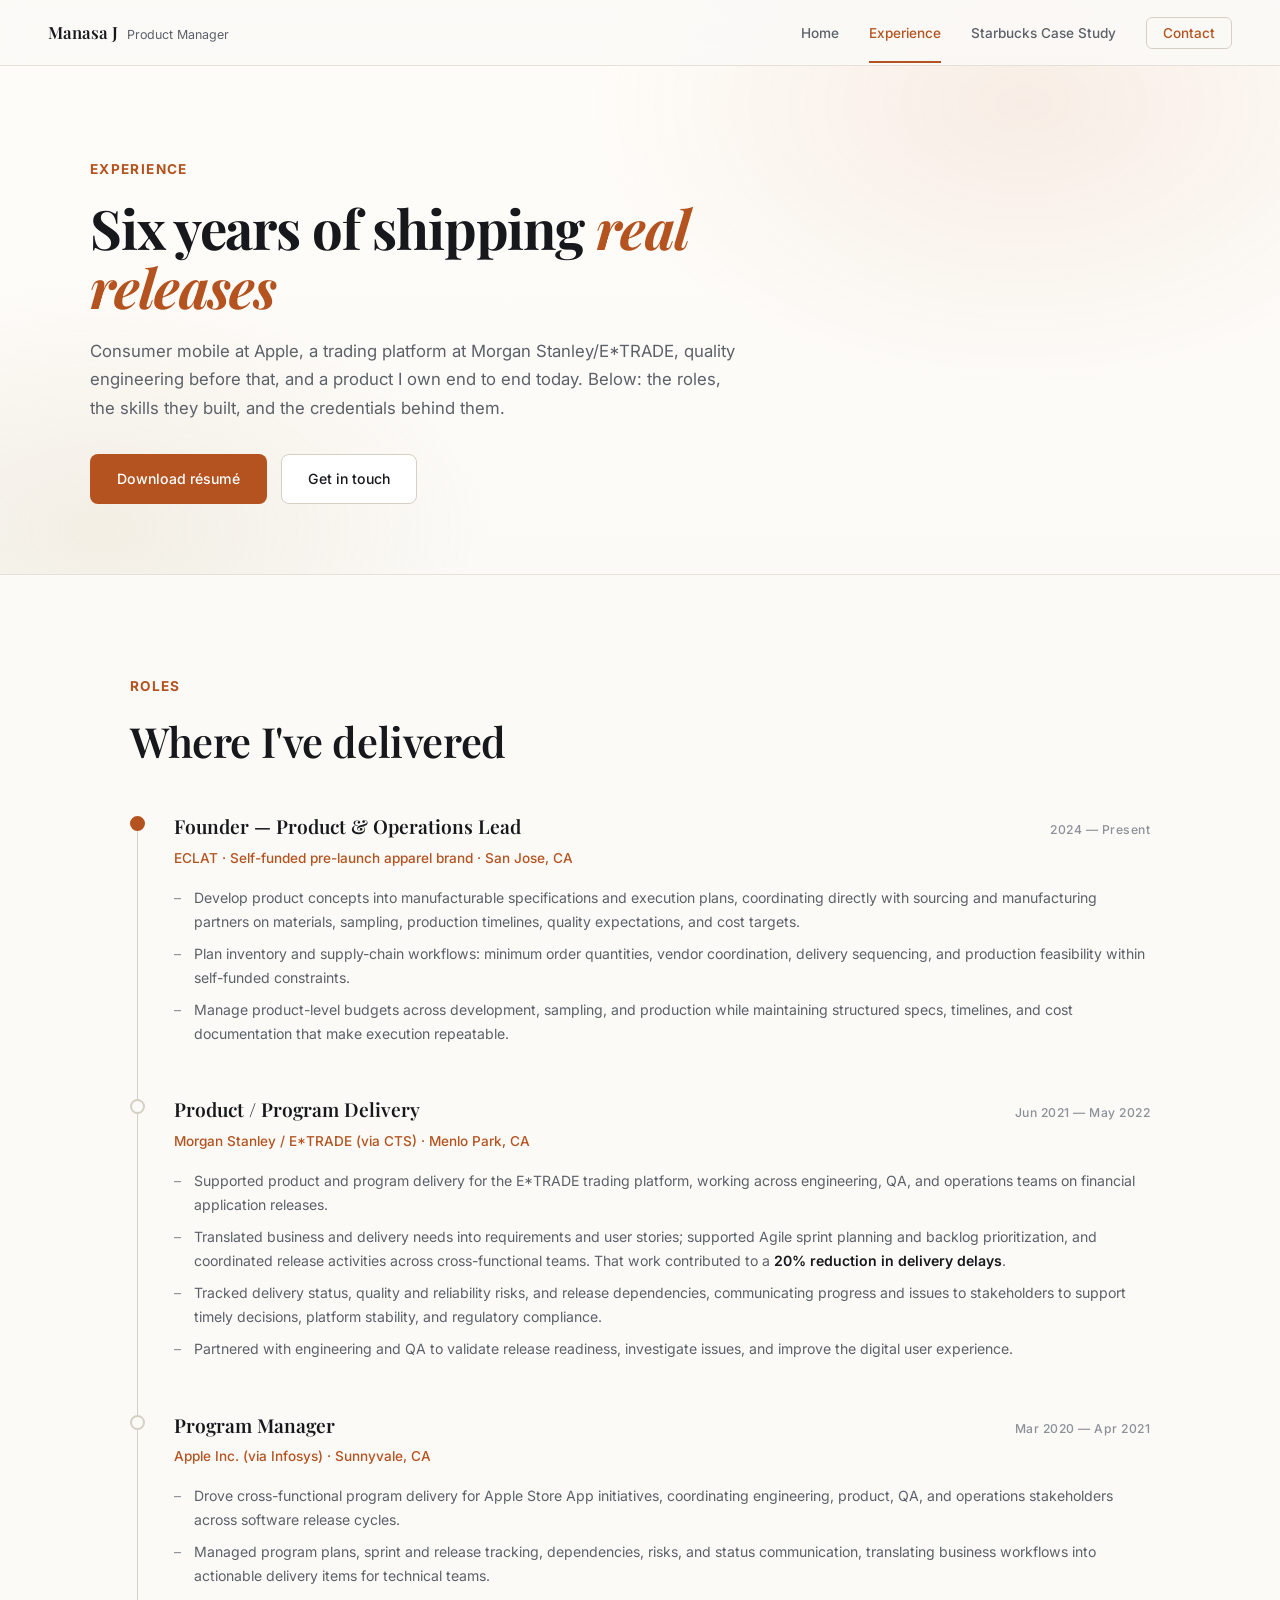
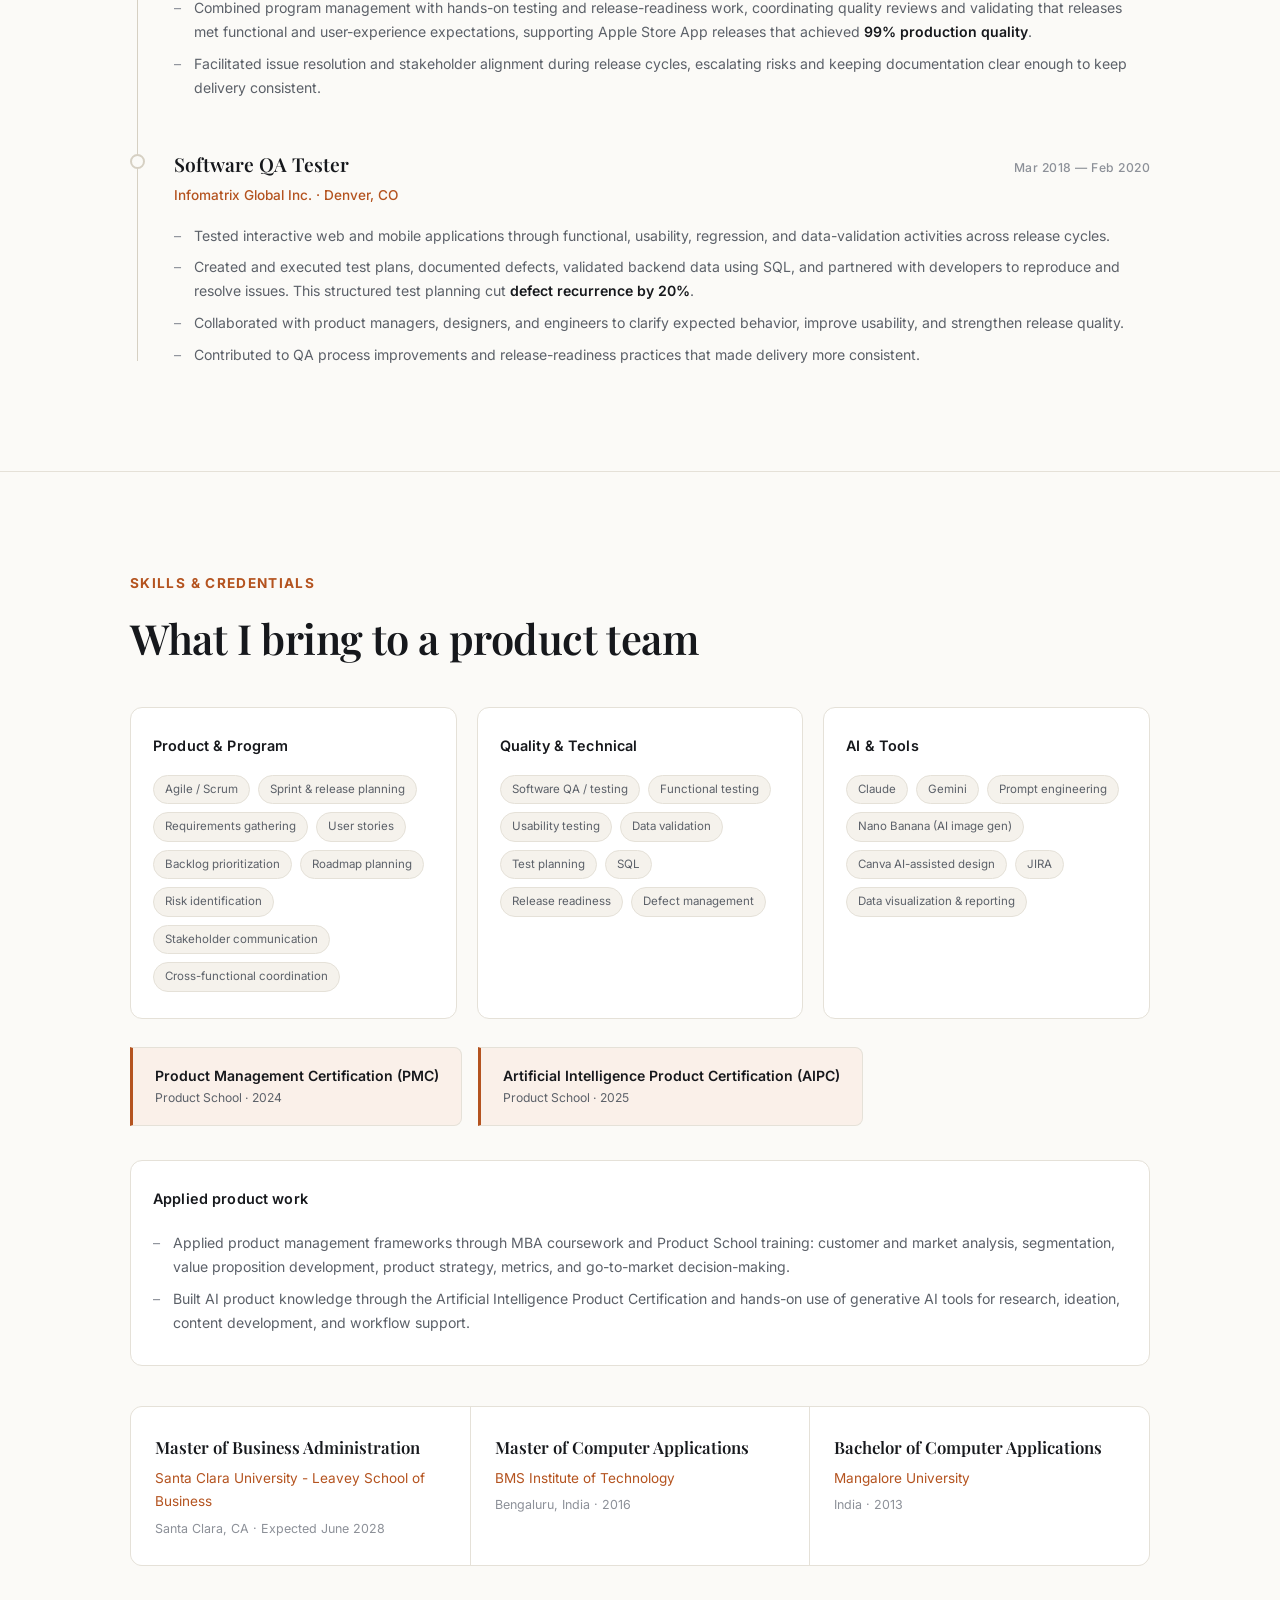
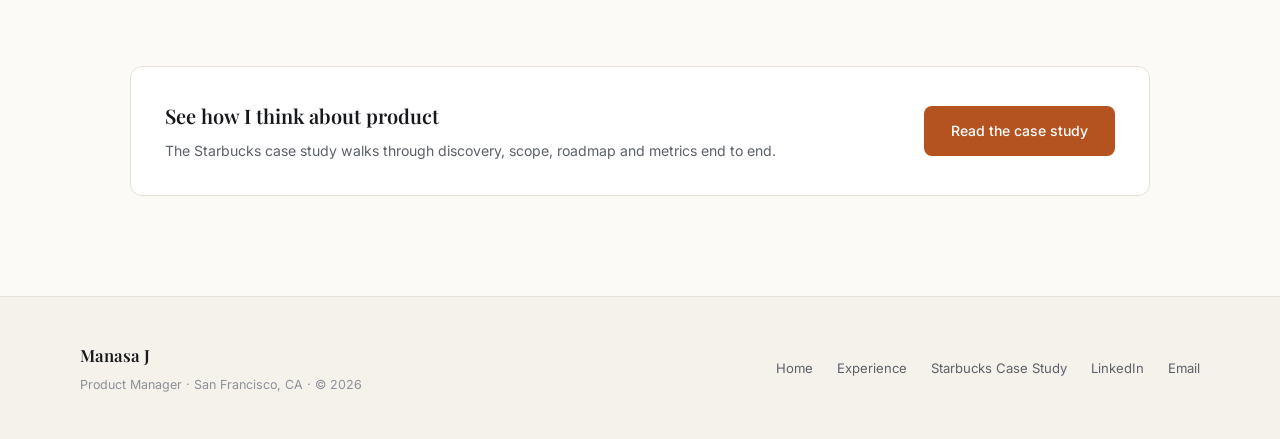
==== commit b745d1a9: "Remove the em dashes from the Experience bullets Eight replacements, punctuated to fit each sentence" ====
--- a/experience.html
+++ b/experience.html
@@ -60,7 +60,7 @@
       <div class="tl-org">ECLAT · Self-funded pre-launch apparel brand · San Jose, CA</div>
       <ul class="tl-points">
         <li>Develop product concepts into manufacturable specifications and execution plans, coordinating directly with sourcing and manufacturing partners on materials, sampling, production timelines, quality expectations, and cost targets.</li>
-        <li>Plan inventory and supply-chain workflows — minimum order quantities, vendor coordination, delivery sequencing, and production feasibility within self-funded constraints.</li>
+        <li>Plan inventory and supply-chain workflows: minimum order quantities, vendor coordination, delivery sequencing, and production feasibility within self-funded constraints.</li>
         <li>Manage product-level budgets across development, sampling, and production while maintaining structured specs, timelines, and cost documentation that make execution repeatable.</li>
       </ul>
     </div>
@@ -74,8 +74,8 @@
       <div class="tl-org">Morgan Stanley / E*TRADE (via CTS) · Menlo Park, CA</div>
       <ul class="tl-points">
         <li>Supported product and program delivery for the E*TRADE trading platform, working across engineering, QA, and operations teams on financial application releases.</li>
-        <li>Translated business and delivery needs into requirements and user stories; supported Agile sprint planning and backlog prioritization, and coordinated release activities across cross-functional teams — work that contributed to a <strong>20% reduction in delivery delays</strong>.</li>
-        <li>Tracked delivery status, quality and reliability risks, and release dependencies — communicating progress and issues to stakeholders to support timely decisions, platform stability, and regulatory compliance.</li>
+        <li>Translated business and delivery needs into requirements and user stories; supported Agile sprint planning and backlog prioritization, and coordinated release activities across cross-functional teams. That work contributed to a <strong>20% reduction in delivery delays</strong>.</li>
+        <li>Tracked delivery status, quality and reliability risks, and release dependencies, communicating progress and issues to stakeholders to support timely decisions, platform stability, and regulatory compliance.</li>
         <li>Partnered with engineering and QA to validate release readiness, investigate issues, and improve the digital user experience.</li>
       </ul>
     </div>
@@ -89,8 +89,8 @@
       <div class="tl-org">Apple Inc. (via Infosys) · Sunnyvale, CA</div>
       <ul class="tl-points">
         <li>Drove cross-functional program delivery for Apple Store App initiatives, coordinating engineering, product, QA, and operations stakeholders across software release cycles.</li>
-        <li>Managed program plans, sprint and release tracking, dependencies, risks, and status communication — translating business workflows into actionable delivery items for technical teams.</li>
-        <li>Combined program management with hands-on testing and release-readiness work, coordinating quality reviews and validating that releases met functional and user-experience expectations — supporting Apple Store App releases that achieved <strong>99% production quality</strong>.</li>
+        <li>Managed program plans, sprint and release tracking, dependencies, risks, and status communication, translating business workflows into actionable delivery items for technical teams.</li>
+        <li>Combined program management with hands-on testing and release-readiness work, coordinating quality reviews and validating that releases met functional and user-experience expectations, supporting Apple Store App releases that achieved <strong>99% production quality</strong>.</li>
         <li>Facilitated issue resolution and stakeholder alignment during release cycles, escalating risks and keeping documentation clear enough to keep delivery consistent.</li>
       </ul>
     </div>
@@ -104,7 +104,7 @@
       <div class="tl-org">Infomatrix Global Inc. · Denver, CO</div>
       <ul class="tl-points">
         <li>Tested interactive web and mobile applications through functional, usability, regression, and data-validation activities across release cycles.</li>
-        <li>Created and executed test plans, documented defects, validated backend data using SQL, and partnered with developers to reproduce and resolve issues — structured test planning that cut <strong>defect recurrence by 20%</strong>.</li>
+        <li>Created and executed test plans, documented defects, validated backend data using SQL, and partnered with developers to reproduce and resolve issues. This structured test planning cut <strong>defect recurrence by 20%</strong>.</li>
         <li>Collaborated with product managers, designers, and engineers to clarify expected behavior, improve usability, and strengthen release quality.</li>
         <li>Contributed to QA process improvements and release-readiness practices that made delivery more consistent.</li>
       </ul>
@@ -180,7 +180,7 @@
   <div class="skill-card" style="margin-top:34px;">
     <h3>Applied product work</h3>
     <ul class="tl-points" style="margin-top:14px;">
-      <li>Applied product management frameworks through MBA coursework and Product School training — customer and market analysis, segmentation, value proposition development, product strategy, metrics, and go-to-market decision-making.</li>
+      <li>Applied product management frameworks through MBA coursework and Product School training: customer and market analysis, segmentation, value proposition development, product strategy, metrics, and go-to-market decision-making.</li>
       <li>Built AI product knowledge through the Artificial Intelligence Product Certification and hands-on use of generative AI tools for research, ideation, content development, and workflow support.</li>
     </ul>
   </div>
@@ -188,7 +188,7 @@
   <div class="edu-grid">
     <div class="edu-cell">
       <div class="edu-degree">Master of Business Administration</div>
-      <div class="edu-school">Santa Clara University — Leavey School of Business</div>
+      <div class="edu-school">Santa Clara University - Leavey School of Business</div>
       <div class="edu-when">Santa Clara, CA · Expected June 2028</div>
     </div>
     <div class="edu-cell">
--- a/assets/css/style.css
+++ b/assets/css/style.css
@@ -72,11 +72,10 @@
 .divider { border:none; border-top:1px solid var(--border); margin:0; }
 
 .section-marker {
-  font-size:.72rem; font-weight:600; letter-spacing:.1em; text-transform:uppercase;
+  font-size:.85rem; font-weight:700; letter-spacing:.1em; text-transform:uppercase;
   color:var(--accent); margin-bottom:18px;
   display:flex; align-items:center; gap:10px;
 }
-.section-marker::before { content:''; display:block; width:20px; height:1px; background:var(--accent); }
 
 h1,h2,h3 { font-family:var(--serif); color:var(--text); }
 h2 { font-size:clamp(1.8rem,3.5vw,2.6rem); font-weight:600; line-height:1.2; margin-bottom:28px; letter-spacing:-.01em; }
@@ -99,8 +98,7 @@
     linear-gradient(180deg, #FFFDF9 0%, var(--paper) 100%);
 }
 .hero-inner { position:relative; max-width:var(--maxw); margin:0 auto; width:100%; }
-.hero-tag { font-size:.78rem; font-weight:600; letter-spacing:.09em; text-transform:uppercase; color:var(--accent); margin-bottom:22px; }
-.hero-tag::before { content:''; display:inline-block; width:28px; height:1px; background:var(--accent); vertical-align:middle; margin-right:10px; }
+.hero-tag { font-size:1.05rem; font-weight:700; letter-spacing:.08em; text-transform:uppercase; color:var(--accent); margin-bottom:22px; }
 .hero h1 { font-size:clamp(2.6rem,6vw,4.8rem); font-weight:700; line-height:1.06; max-width:16ch; letter-spacing:-.02em; }
 .hero h1 em { font-style:italic; color:var(--accent); }
 .hero-sub { margin-top:26px; font-size:1.12rem; color:var(--muted); max-width:56ch; line-height:1.65; }
@@ -314,3 +312,4 @@
   .stat-band { padding:34px 24px; }
   .stat-band-inner { grid-template-columns:1fr; gap:28px; }
 }
+
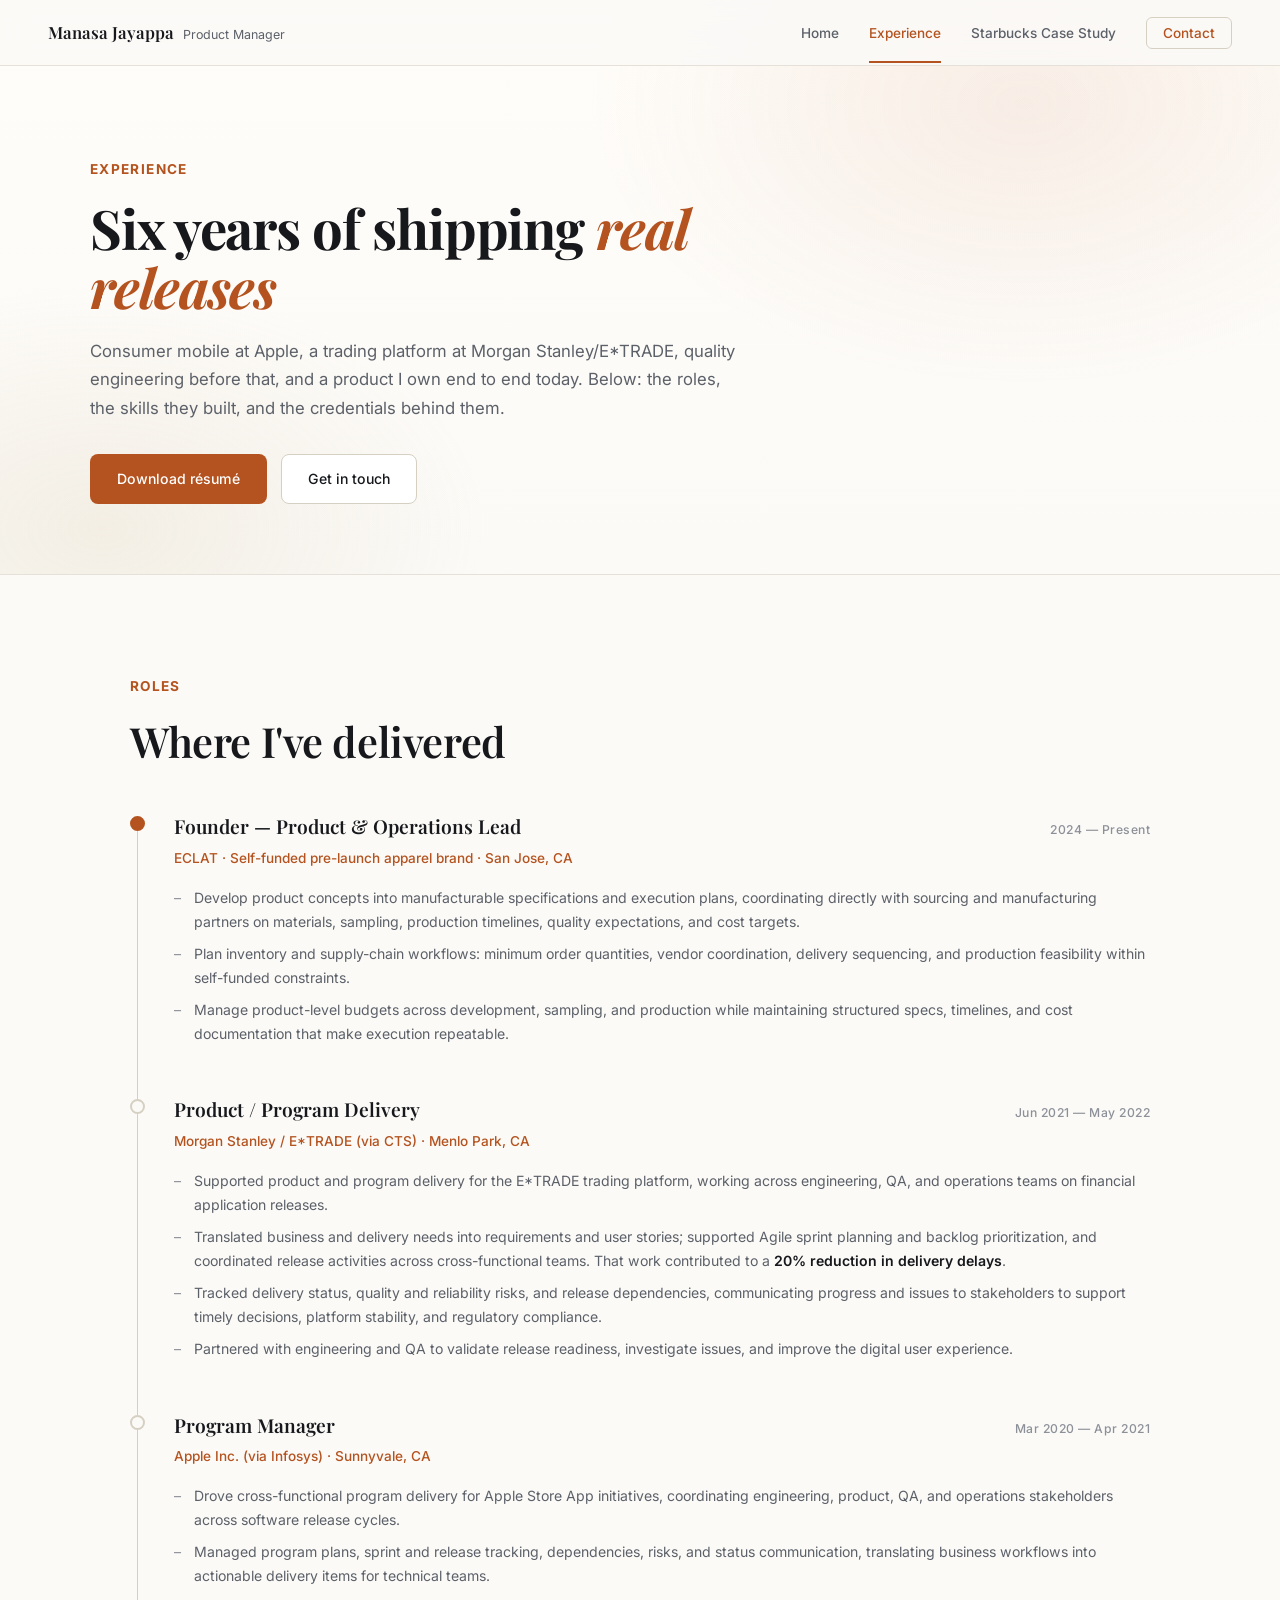
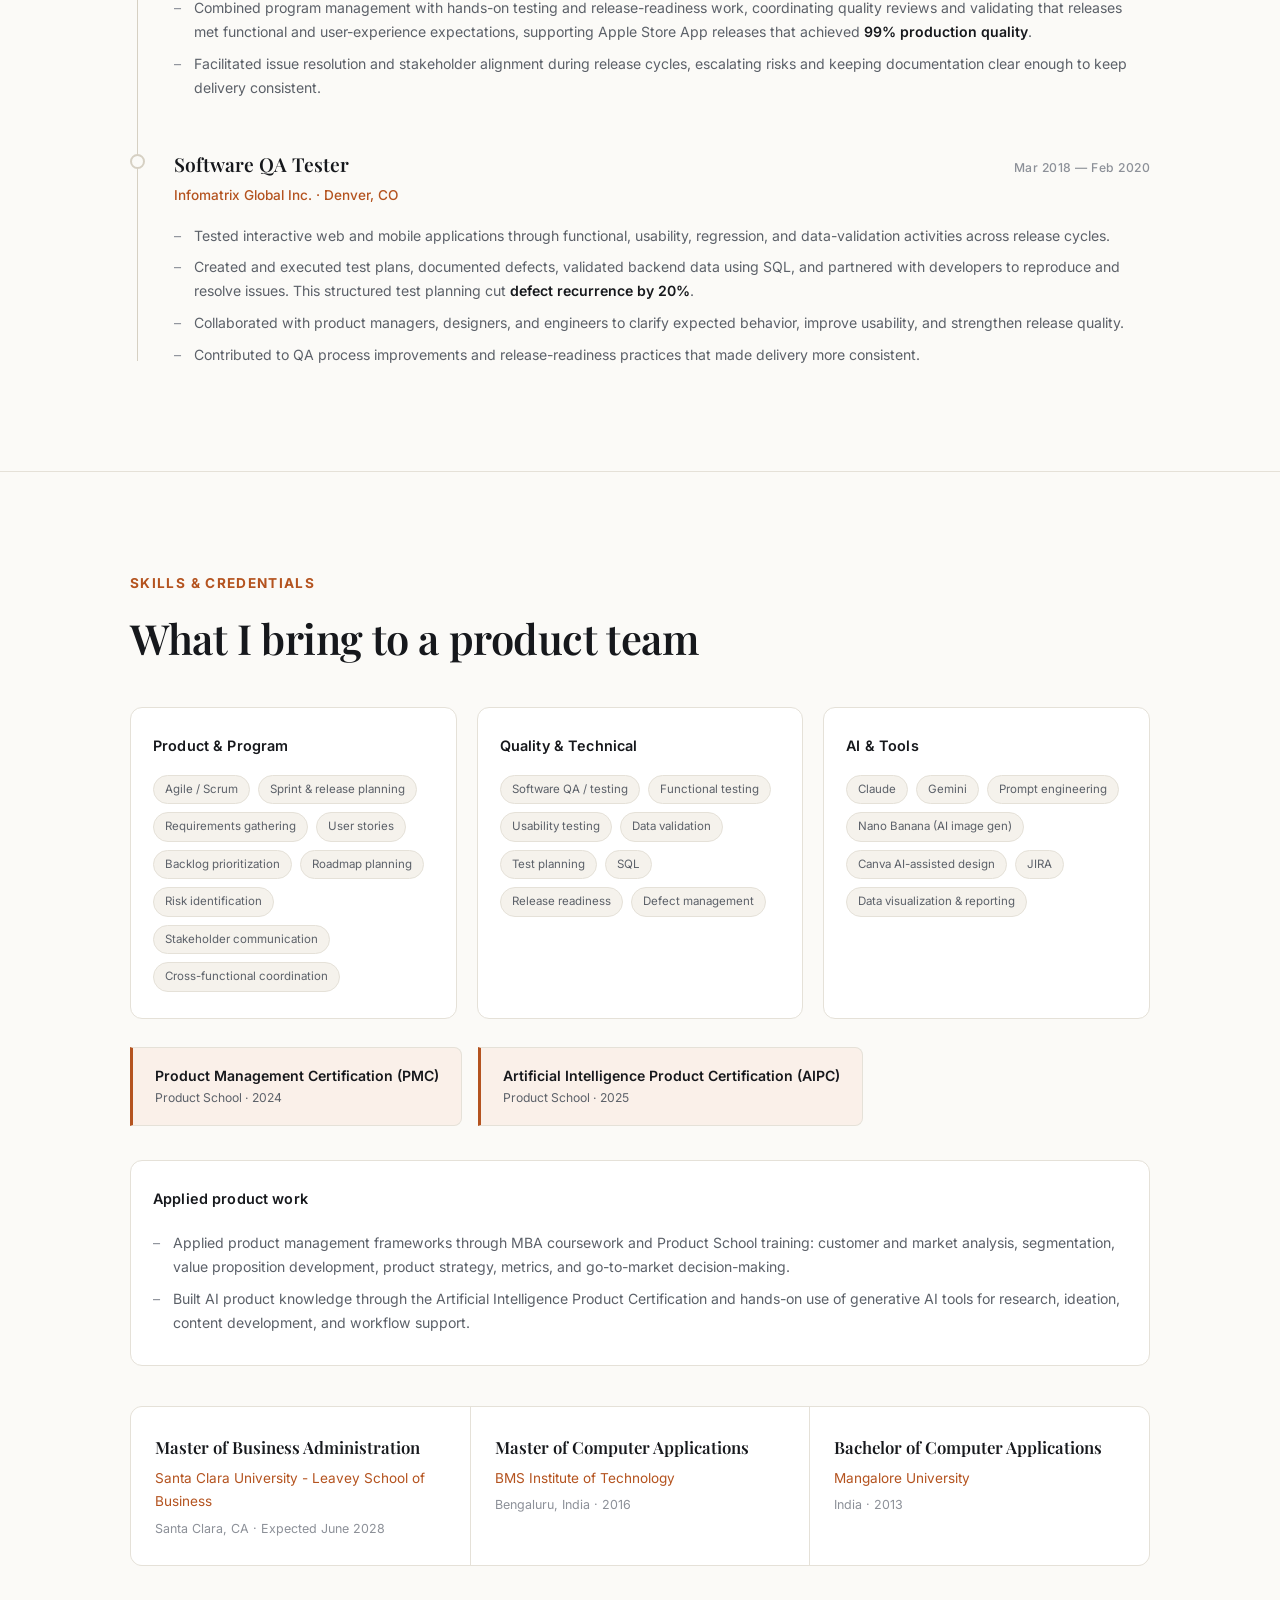
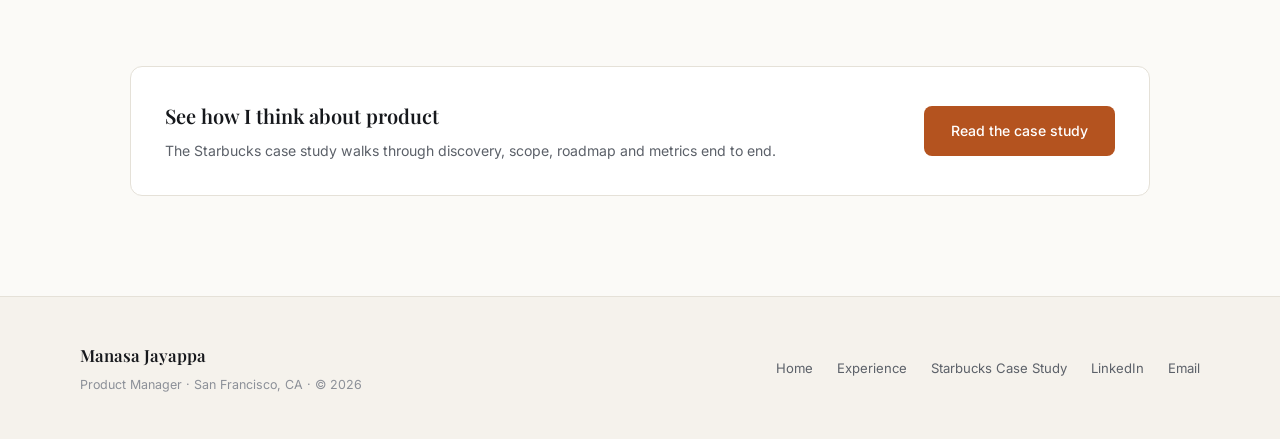
==== commit 8a0f32f9: "Use the full name, Manasa Jayappa, across the site 14 replacements: the nav brand and footer name on" ====
--- a/experience.html
+++ b/experience.html
@@ -4,9 +4,9 @@
 <meta charset="UTF-8">
 <meta name="viewport" content="width=device-width, initial-scale=1.0">
 <meta name="theme-color" content="#FBFAF7">
-<title>Experience — Manasa J</title>
-<meta name="description" content="Manasa J's product and program delivery experience across Apple, Morgan Stanley/E*TRADE, Infomatrix and ECLAT, plus skills, certifications and education.">
-<meta property="og:title" content="Manasa J — Product Manager Portfolio">
+<title>Experience — Manasa Jayappa</title>
+<meta name="description" content="Manasa Jayappa's product and program delivery experience across Apple, Morgan Stanley/E*TRADE, Infomatrix and ECLAT, plus skills, certifications and education.">
+<meta property="og:title" content="Manasa Jayappa — Product Manager Portfolio">
 <meta property="og:description" content="Program delivery at Apple and Morgan Stanley/E*TRADE, an MBA at Santa Clara University, and product case studies.">
 <meta property="og:type" content="website">
 <link rel="icon" href="data:image/svg+xml,%3Csvg xmlns='http://www.w3.org/2000/svg' viewBox='0 0 32 32'%3E%3Crect width='32' height='32' rx='7' fill='%23FBFAF7'/%3E%3Ctext x='16' y='23' font-family='Georgia,serif' font-size='20' font-weight='700' fill='%23B4531F' text-anchor='middle'%3EM%3C/text%3E%3C/svg%3E">
@@ -18,7 +18,7 @@
 <body>
 
 <nav class="nav">
-  <a class="nav-name" href="index.html">Manasa J<span>Product Manager</span></a>
+  <a class="nav-name" href="index.html">Manasa Jayappa<span>Product Manager</span></a>
   <button class="nav-toggle" aria-expanded="false" aria-label="Toggle navigation">Menu</button>
   <ul class="nav-links">
     <li><a href="index.html">Home</a></li>
@@ -216,7 +216,7 @@
 
 <footer class="site-footer">
   <div>
-    <div class="footer-name">Manasa J</div>
+    <div class="footer-name">Manasa Jayappa</div>
     <p class="footer-note">Product Manager &middot; San Francisco, CA &middot; &copy; <span data-year></span></p>
   </div>
   <div class="footer-links">
